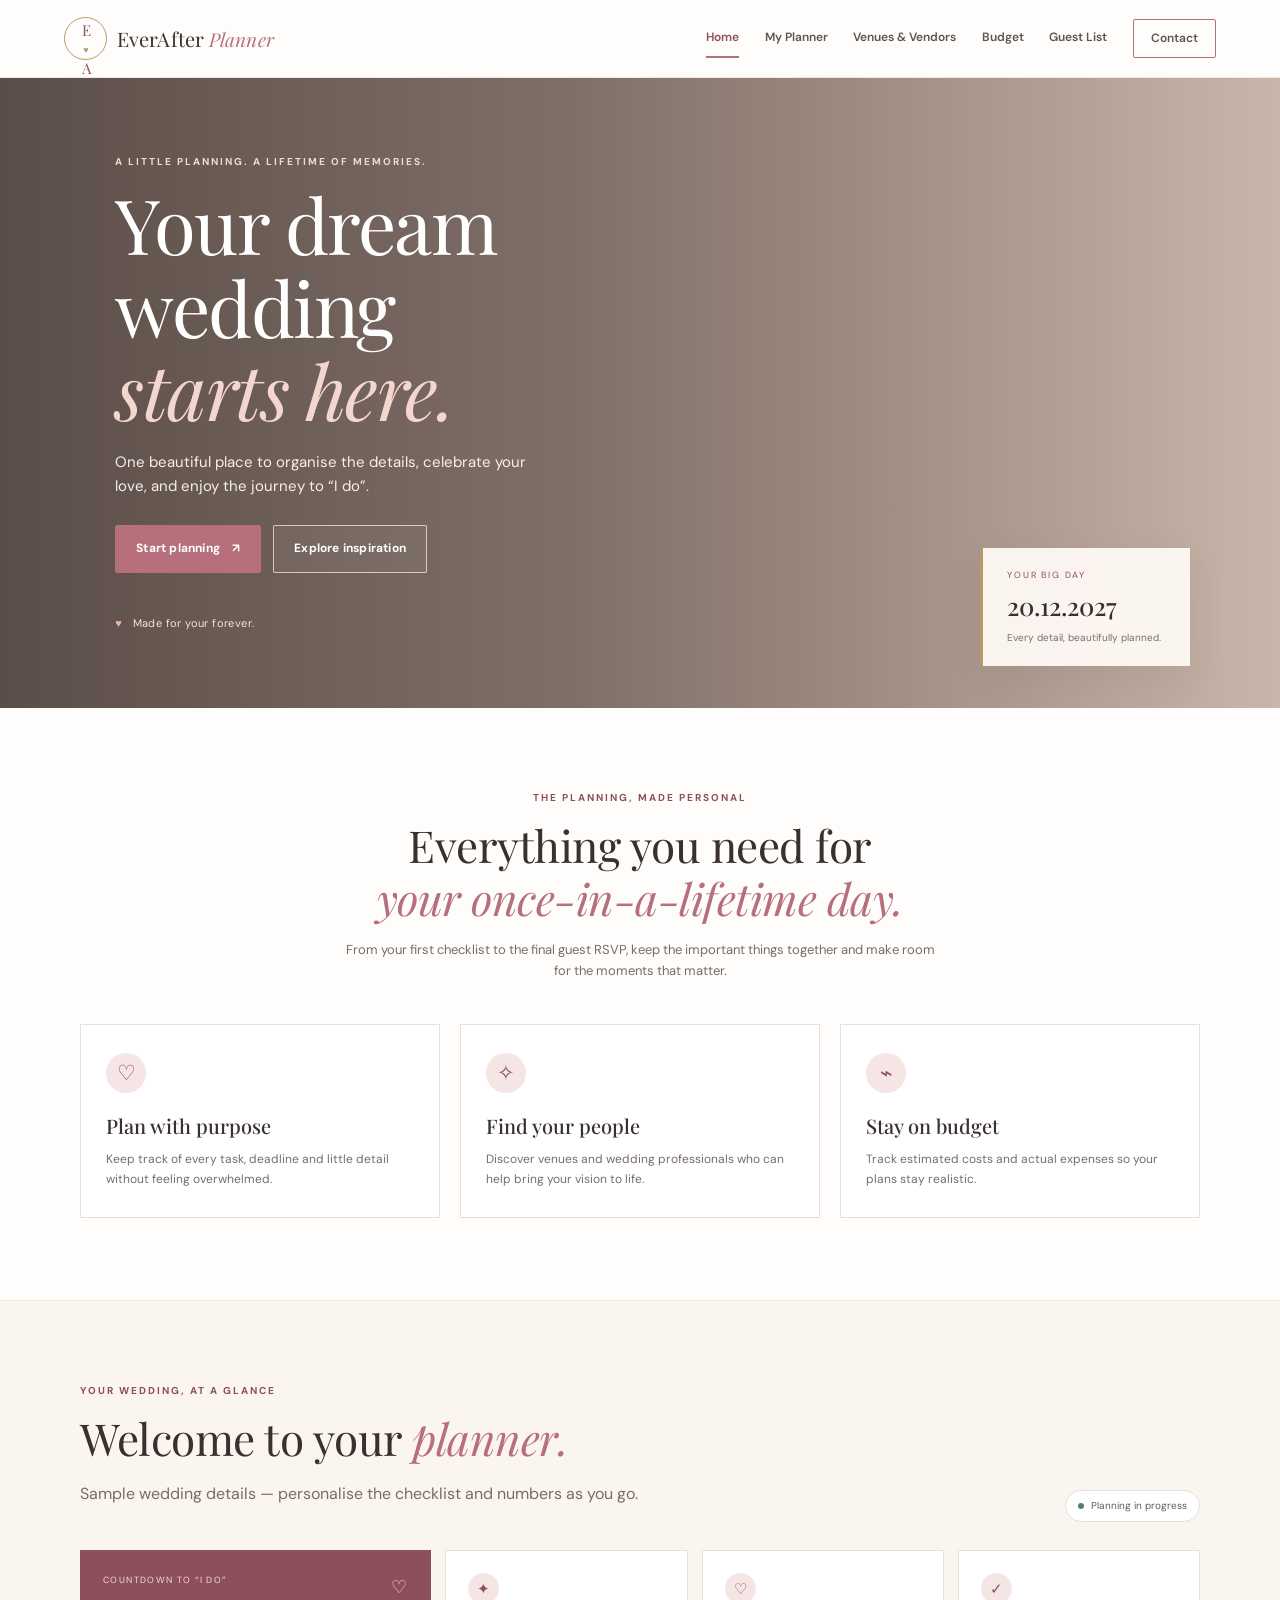
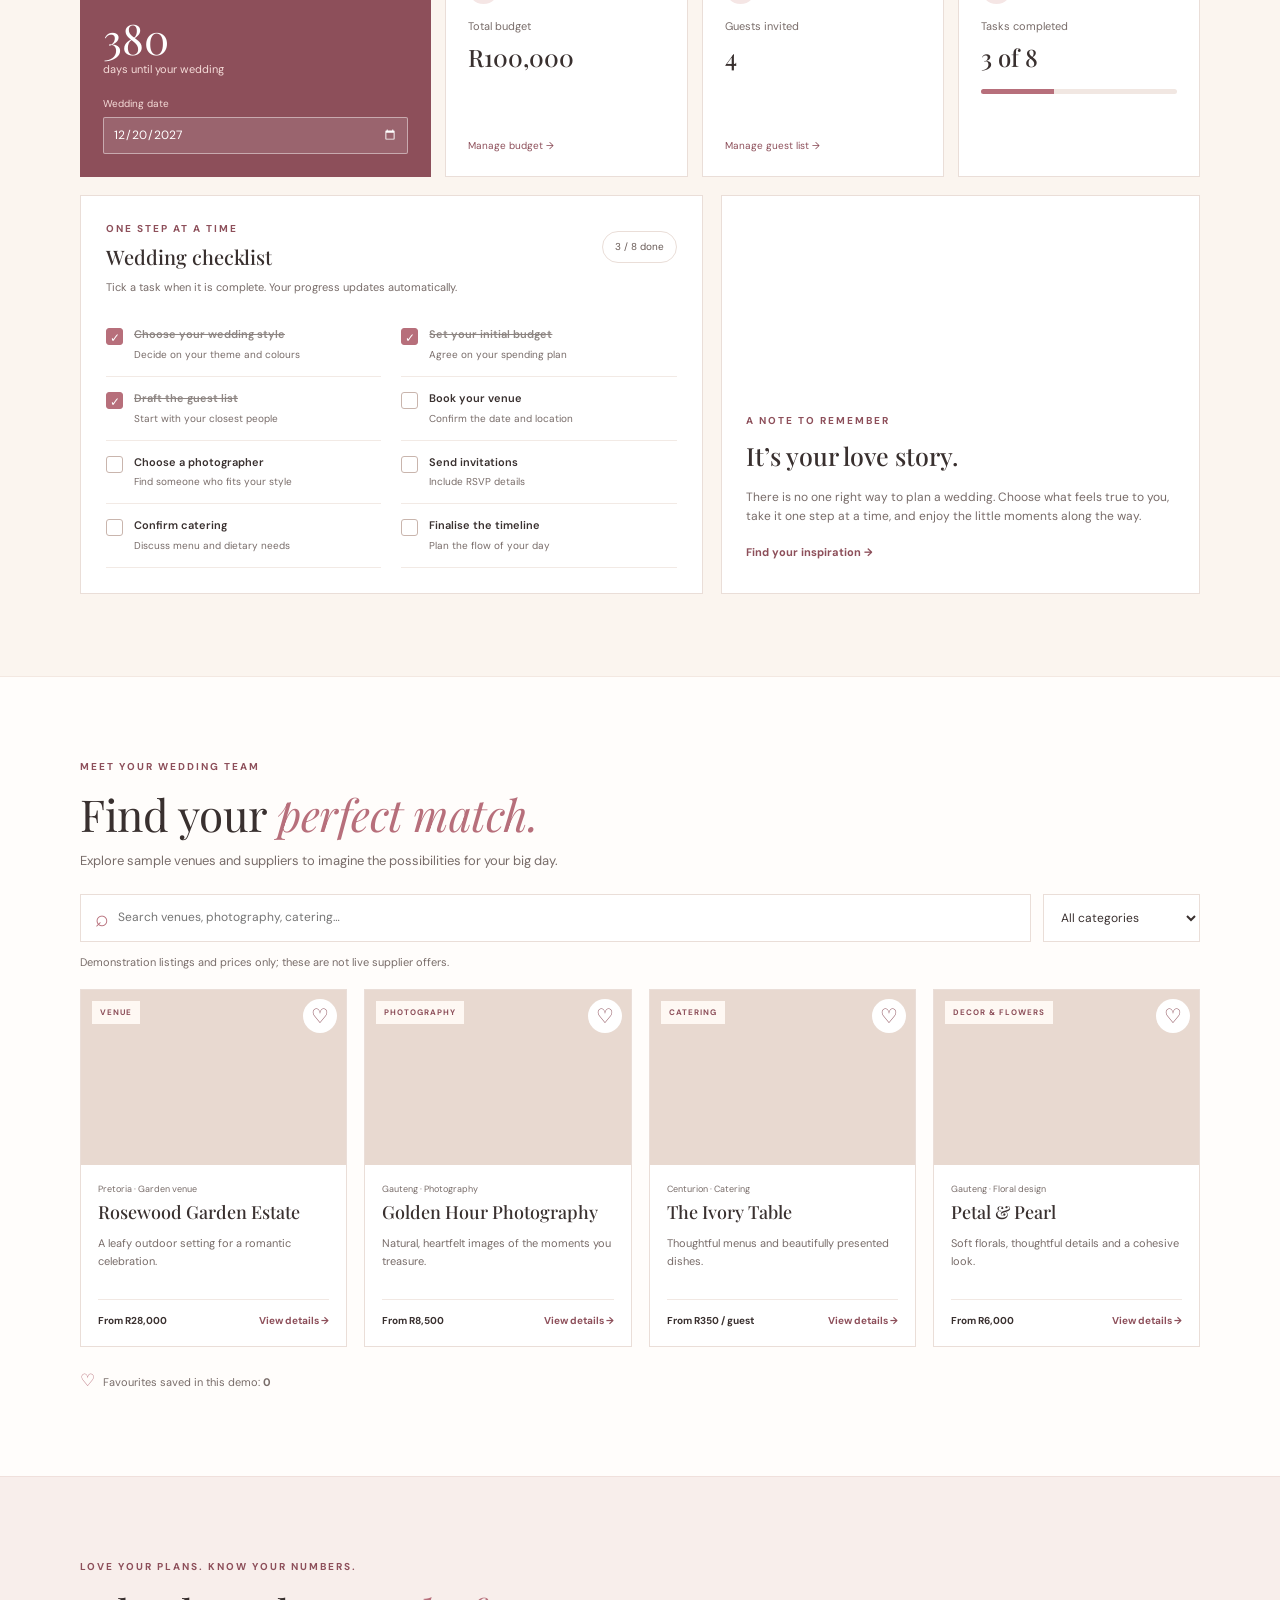
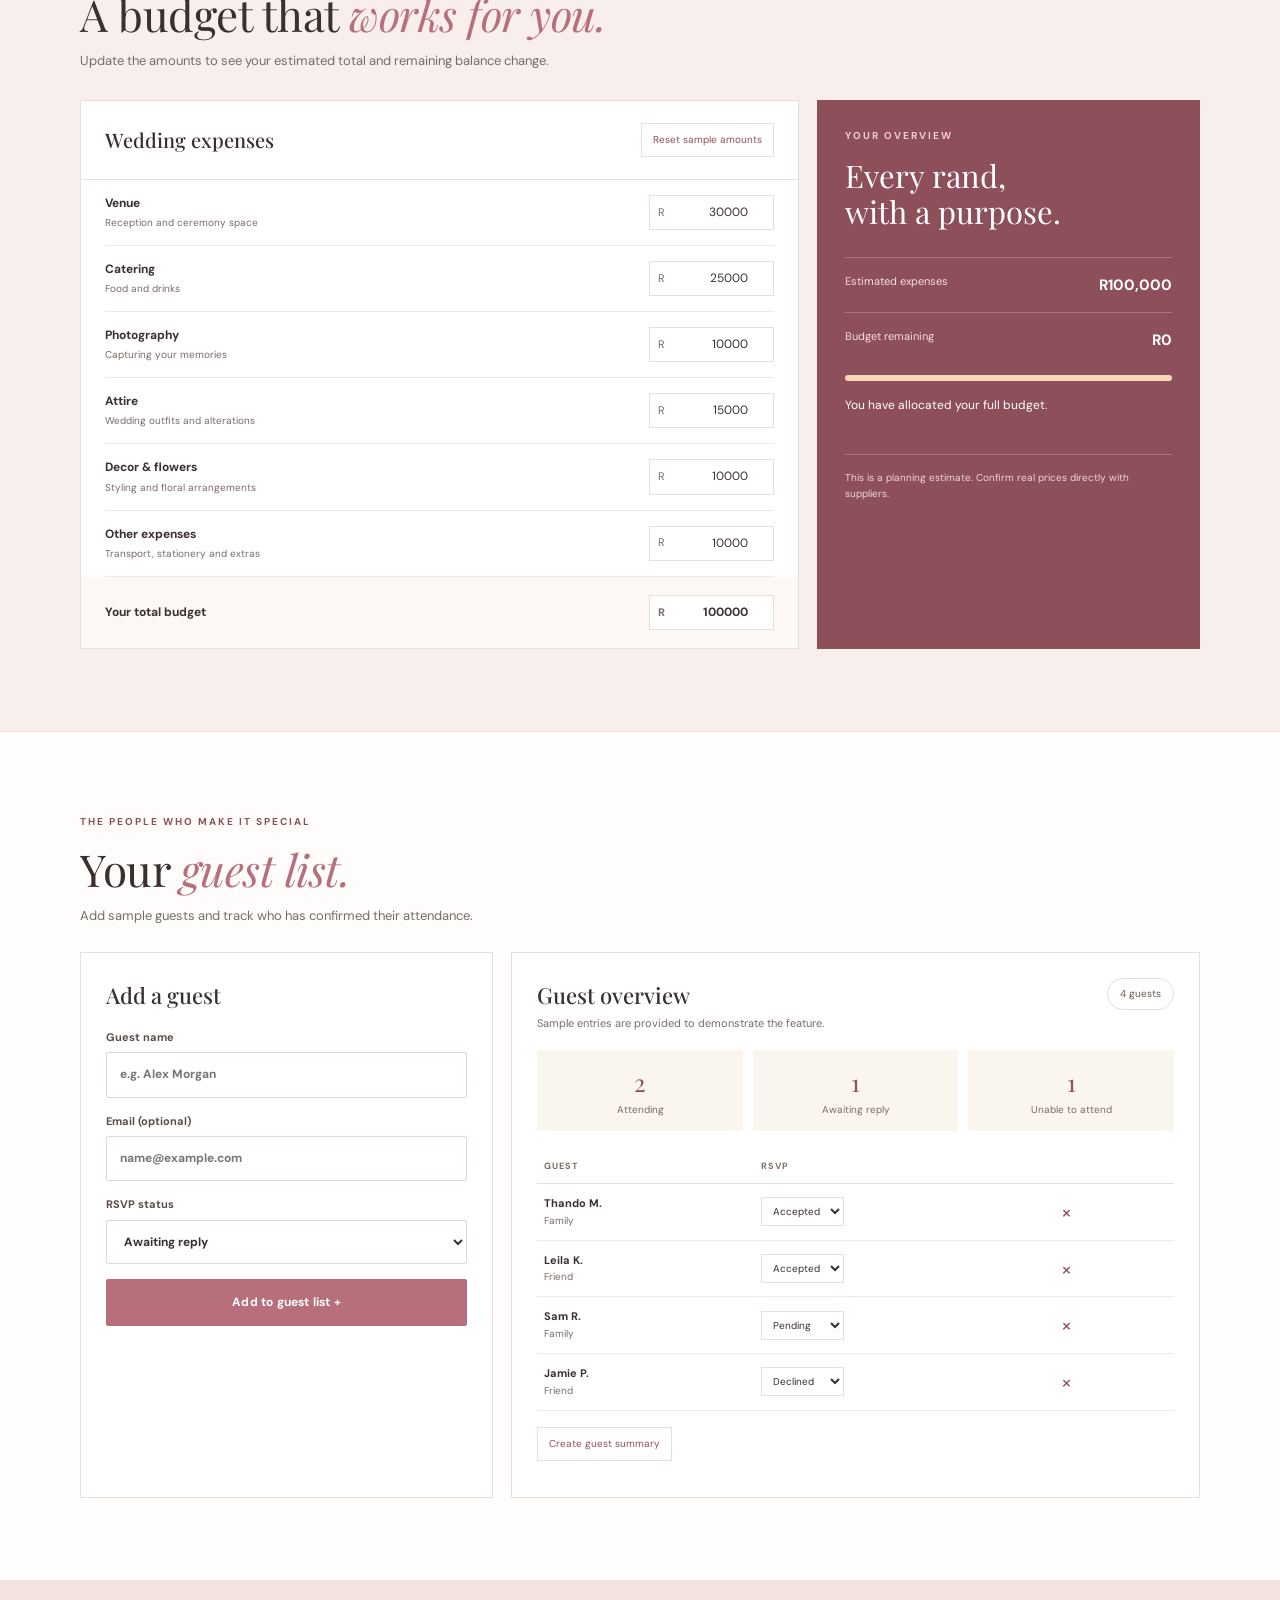
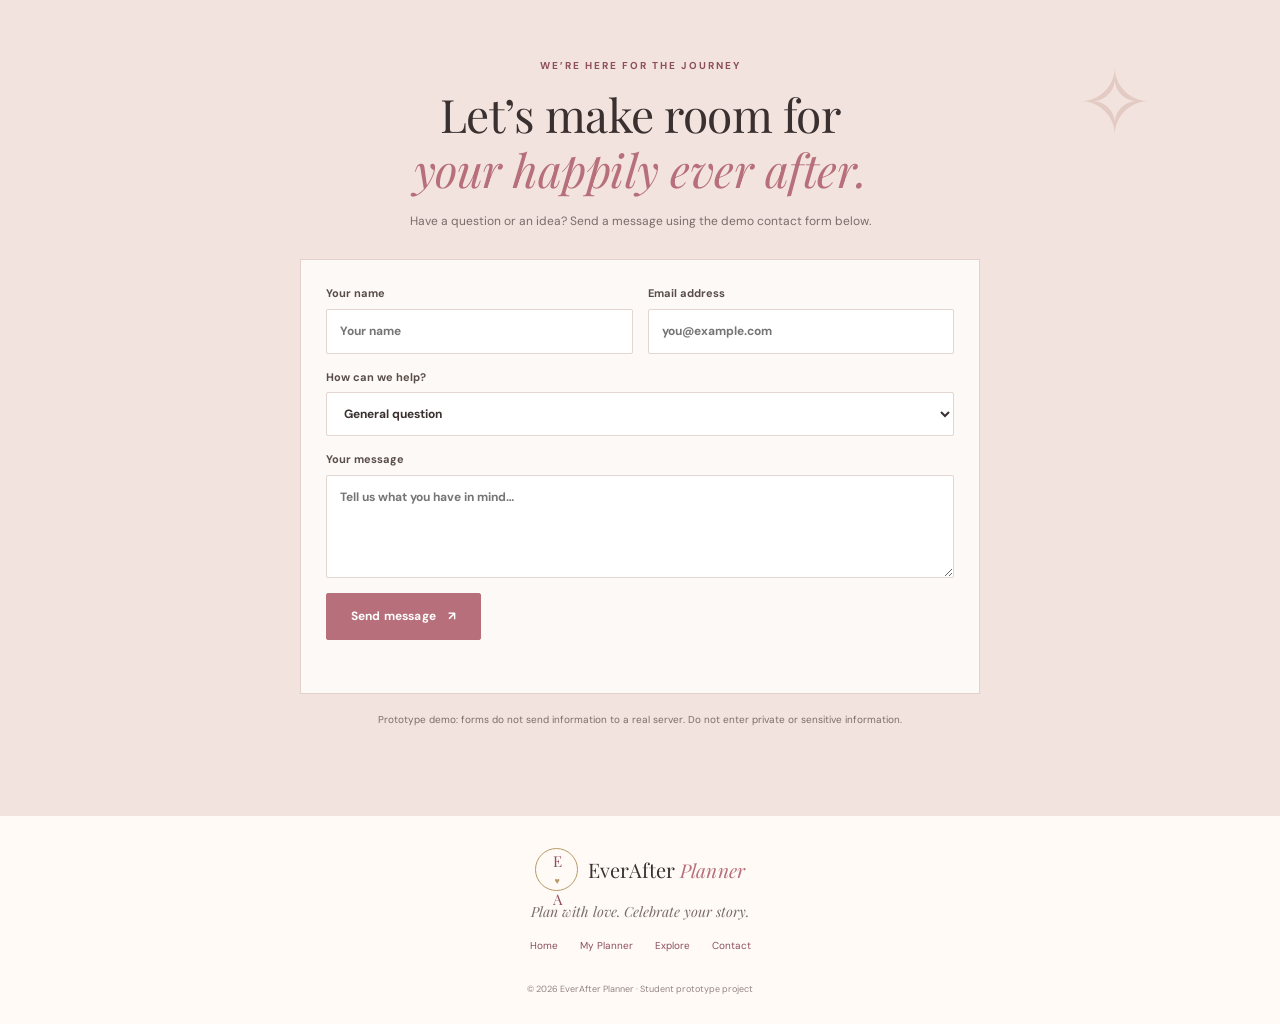
==== index.html @ 83badc19 "Add files via upload" ====
<!DOCTYPE html>
<html lang="en">
<head>
  <meta charset="UTF-8">
  <meta name="viewport" content="width=device-width, initial-scale=1.0">
  <meta name="description" content="EverAfter Planner helps couples organise their wedding budget, guests, tasks, venues and suppliers.">
  <title>EverAfter Planner | Your Dream Wedding Starts Here</title>
  <link rel="stylesheet" href="style.css">
</head>
<body>
  <a class="skip-link" href="#main">Skip to main content</a>
  <header class="site-header">
    <a class="brand" href="#home" aria-label="EverAfter Planner home">
      <span class="brand-mark" aria-hidden="true">E<span>♥</span>A</span>
      <span class="brand-name">EverAfter <em>Planner</em></span>
    </a>
    <button class="menu-toggle" id="menuToggle" aria-expanded="false" aria-controls="primaryNav">☰ <span class="sr-only">Open navigation</span></button>
    <nav id="primaryNav" class="primary-nav" aria-label="Main navigation">
      <a href="#home" class="nav-link active">Home</a>
      <a href="#dashboard" class="nav-link">My Planner</a>
      <a href="#venues" class="nav-link">Venues & Vendors</a>
      <a href="#budget" class="nav-link">Budget</a>
      <a href="#guests" class="nav-link">Guest List</a>
      <a href="#contact" class="nav-link nav-cta">Contact</a>
    </nav>
  </header>

  <main id="main">
    <section class="hero" id="home">
      <div class="hero-shade"></div>
      <div class="hero-content">
        <p class="eyebrow">A little planning. A lifetime of memories.</p>
        <h1>Your dream wedding<br><span>starts here.</span></h1>
        <p class="hero-copy">One beautiful place to organise the details, celebrate your love, and enjoy the journey to “I do”.</p>
        <div class="hero-actions">
          <a class="button button-primary" href="#dashboard">Start planning <span aria-hidden="true">↗</span></a>
          <a class="button button-ghost" href="#venues">Explore inspiration</a>
        </div>
        <div class="hero-note"><span class="note-heart">♥</span> Made for your forever.</div>
      </div>
      <div class="hero-card">
        <span class="mini-label">YOUR BIG DAY</span>
        <strong>20.12.2027</strong>
        <span>Every detail, beautifully planned.</span>
      </div>
    </section>

    <section class="intro section-wrap">
      <p class="eyebrow">The planning, made personal</p>
      <h2>Everything you need for<br><em>your once-in-a-lifetime day.</em></h2>
      <p class="section-lead">From your first checklist to the final guest RSVP, keep the important things together and make room for the moments that matter.</p>
      <div class="feature-grid">
        <article class="feature-card"><span class="feature-icon" aria-hidden="true">♡</span><h3>Plan with purpose</h3><p>Keep track of every task, deadline and little detail without feeling overwhelmed.</p></article>
        <article class="feature-card"><span class="feature-icon" aria-hidden="true">✧</span><h3>Find your people</h3><p>Discover venues and wedding professionals who can help bring your vision to life.</p></article>
        <article class="feature-card"><span class="feature-icon" aria-hidden="true">⌁</span><h3>Stay on budget</h3><p>Track estimated costs and actual expenses so your plans stay realistic.</p></article>
      </div>
    </section>

    <section class="planner-section" id="dashboard">
      <div class="section-wrap">
        <div class="section-heading">
          <div><p class="eyebrow">Your wedding, at a glance</p><h2>Welcome to your <em>planner.</em></h2><p class="muted">Sample wedding details — personalise the checklist and numbers as you go.</p></div>
          <span class="pill"><span class="status-dot"></span> Planning in progress</span>
        </div>
        <div class="dashboard-grid">
          <article class="dashboard-card date-card">
            <div class="card-topline"><span>COUNTDOWN TO “I DO”</span><span aria-hidden="true">♡</span></div>
            <p class="countdown-number" id="countdown">—</p><p class="countdown-caption">days until your wedding</p>
            <label class="field-label" for="weddingDate">Wedding date</label>
            <input type="date" id="weddingDate" value="2027-12-20">
          </article>
          <article class="dashboard-card stat-card"><span class="stat-icon" aria-hidden="true">✦</span><p class="stat-label">Total budget</p><strong id="dashboardBudget">R100,000</strong><a href="#budget">Manage budget →</a></article>
          <article class="dashboard-card stat-card"><span class="stat-icon" aria-hidden="true">♡</span><p class="stat-label">Guests invited</p><strong id="dashboardGuests">4</strong><a href="#guests">Manage guest list →</a></article>
          <article class="dashboard-card stat-card"><span class="stat-icon" aria-hidden="true">✓</span><p class="stat-label">Tasks completed</p><strong id="taskProgress">3 of 8</strong><div class="progress-track"><span id="taskProgressBar" style="width:37.5%"></span></div></article>
        </div>
        <div class="dashboard-lower">
          <article class="panel checklist-panel">
            <div class="panel-heading"><div><p class="eyebrow">One step at a time</p><h3>Wedding checklist</h3></div><span class="pill" id="checklistCount">3 / 8 done</span></div>
            <p class="muted small">Tick a task when it is complete. Your progress updates automatically.</p>
            <div class="checklist" id="checklist">
              <label class="check-item"><input type="checkbox" checked><span class="custom-check"></span><span><strong>Choose your wedding style</strong><small>Decide on your theme and colours</small></span></label>
              <label class="check-item"><input type="checkbox" checked><span class="custom-check"></span><span><strong>Set your initial budget</strong><small>Agree on your spending plan</small></span></label>
              <label class="check-item"><input type="checkbox" checked><span class="custom-check"></span><span><strong>Draft the guest list</strong><small>Start with your closest people</small></span></label>
              <label class="check-item"><input type="checkbox"><span class="custom-check"></span><span><strong>Book your venue</strong><small>Confirm the date and location</small></span></label>
              <label class="check-item"><input type="checkbox"><span class="custom-check"></span><span><strong>Choose a photographer</strong><small>Find someone who fits your style</small></span></label>
              <label class="check-item"><input type="checkbox"><span class="custom-check"></span><span><strong>Send invitations</strong><small>Include RSVP details</small></span></label>
              <label class="check-item"><input type="checkbox"><span class="custom-check"></span><span><strong>Confirm catering</strong><small>Discuss menu and dietary needs</small></span></label>
              <label class="check-item"><input type="checkbox"><span class="custom-check"></span><span><strong>Finalise the timeline</strong><small>Plan the flow of your day</small></span></label>
            </div>
          </article>
          <article class="panel inspiration-panel">
            <div class="inspiration-image" role="img" aria-label="Romantic wedding table with flowers and soft candlelight"></div>
            <div class="inspiration-content"><p class="eyebrow">A note to remember</p><h3>It’s your love story.</h3><p>There is no one right way to plan a wedding. Choose what feels true to you, take it one step at a time, and enjoy the little moments along the way.</p><a href="#venues" class="text-link">Find your inspiration <span aria-hidden="true">→</span></a></div>
          </article>
        </div>
      </div>
    </section>

    <section class="section-wrap vendors-section" id="venues">
      <div class="section-heading">
        <div><p class="eyebrow">Meet your wedding team</p><h2>Find your <em>perfect match.</em></h2><p class="section-lead left">Explore sample venues and suppliers to imagine the possibilities for your big day.</p></div>
      </div>
      <div class="vendor-controls">
        <label class="search-box"><span aria-hidden="true">⌕</span><span class="sr-only">Search venues and vendors</span><input id="vendorSearch" type="search" placeholder="Search venues, photography, catering…"></label>
        <label class="select-wrap"><span class="sr-only">Filter by category</span><select id="vendorCategory"><option value="all">All categories</option><option value="venue">Venues</option><option value="photo">Photography</option><option value="catering">Catering</option><option value="decor">Decor & flowers</option></select></label>
      </div>
      <p class="muted small">Demonstration listings and prices only; these are not live supplier offers.</p>
      <div class="vendor-grid" id="vendorGrid">
        <article class="vendor-card" data-category="venue" data-search="rosewood garden estate venue outdoor garden">
          <div class="vendor-photo photo-one"><span class="vendor-tag">VENUE</span><button class="favorite-btn" type="button" aria-label="Add Rosewood Garden Estate to favourites" aria-pressed="false">♡</button></div>
          <div class="vendor-info"><p class="vendor-location">Pretoria · Garden venue</p><h3>Rosewood Garden Estate</h3><p class="vendor-desc">A leafy outdoor setting for a romantic celebration.</p><div class="vendor-bottom"><strong>From R28,000</strong><button type="button" class="text-link details-btn" data-name="Rosewood Garden Estate" data-detail="A garden venue with outdoor ceremony space, reception facilities and photo-friendly surroundings. Sample starting price: R28,000.">View details →</button></div></div>
        </article>
        <article class="vendor-card" data-category="photo" data-search="golden hour photography photographer portraits">
          <div class="vendor-photo photo-two"><span class="vendor-tag">PHOTOGRAPHY</span><button class="favorite-btn" type="button" aria-label="Add Golden Hour Photography to favourites" aria-pressed="false">♡</button></div>
          <div class="vendor-info"><p class="vendor-location">Gauteng · Photography</p><h3>Golden Hour Photography</h3><p class="vendor-desc">Natural, heartfelt images of the moments you treasure.</p><div class="vendor-bottom"><strong>From R8,500</strong><button type="button" class="text-link details-btn" data-name="Golden Hour Photography" data-detail="Wedding photography coverage with portraits, ceremony moments and a digital photo gallery. Sample starting price: R8,500.">View details →</button></div></div>
        </article>
        <article class="vendor-card" data-category="catering" data-search="the ivory table catering food menu">
          <div class="vendor-photo photo-three"><span class="vendor-tag">CATERING</span><button class="favorite-btn" type="button" aria-label="Add The Ivory Table to favourites" aria-pressed="false">♡</button></div>
          <div class="vendor-info"><p class="vendor-location">Centurion · Catering</p><h3>The Ivory Table</h3><p class="vendor-desc">Thoughtful menus and beautifully presented dishes.</p><div class="vendor-bottom"><strong>From R350 / guest</strong><button type="button" class="text-link details-btn" data-name="The Ivory Table" data-detail="A sample catering service with menu planning, reception meals and options for dietary requirements. Sample price: R350 per guest.">View details →</button></div></div>
        </article>
        <article class="vendor-card" data-category="decor" data-search="petal and pearl decor flowers floral styling">
          <div class="vendor-photo photo-four"><span class="vendor-tag">DECOR & FLOWERS</span><button class="favorite-btn" type="button" aria-label="Add Petal & Pearl to favourites" aria-pressed="false">♡</button></div>
          <div class="vendor-info"><p class="vendor-location">Gauteng · Floral design</p><h3>Petal & Pearl</h3><p class="vendor-desc">Soft florals, thoughtful details and a cohesive look.</p><div class="vendor-bottom"><strong>From R6,000</strong><button type="button" class="text-link details-btn" data-name="Petal & Pearl" data-detail="Sample floral and decor styling, including table arrangements and ceremony details. Sample starting price: R6,000.">View details →</button></div></div>
        </article>
      </div>
      <p id="noVendors" class="empty-state" hidden>No matches found. Try another search or category.</p>
      <div class="favorites-note"><span aria-hidden="true">♡</span> Favourites saved in this demo: <strong id="favoriteCount">0</strong></div>
    </section>

    <section class="budget-section" id="budget">
      <div class="section-wrap">
        <div class="section-heading"><div><p class="eyebrow">Love your plans. Know your numbers.</p><h2>A budget that <em>works for you.</em></h2><p class="section-lead left">Update the amounts to see your estimated total and remaining balance change.</p></div></div>
        <div class="budget-layout">
          <div class="panel budget-table-panel">
            <div class="budget-table-heading"><h3>Wedding expenses</h3><button type="button" id="resetBudget" class="subtle-button">Reset sample amounts</button></div>
            <div class="expense-list" id="expenseList">
              <label class="expense-row"><span><strong>Venue</strong><small>Reception and ceremony space</small></span><span class="money-input"><span>R</span><input type="number" min="0" step="100" value="30000" aria-label="Venue cost"></span></label>
              <label class="expense-row"><span><strong>Catering</strong><small>Food and drinks</small></span><span class="money-input"><span>R</span><input type="number" min="0" step="100" value="25000" aria-label="Catering cost"></span></label>
              <label class="expense-row"><span><strong>Photography</strong><small>Capturing your memories</small></span><span class="money-input"><span>R</span><input type="number" min="0" step="100" value="10000" aria-label="Photography cost"></span></label>
              <label class="expense-row"><span><strong>Attire</strong><small>Wedding outfits and alterations</small></span><span class="money-input"><span>R</span><input type="number" min="0" step="100" value="15000" aria-label="Attire cost"></span></label>
              <label class="expense-row"><span><strong>Decor & flowers</strong><small>Styling and floral arrangements</small></span><span class="money-input"><span>R</span><input type="number" min="0" step="100" value="10000" aria-label="Decor and flowers cost"></span></label>
              <label class="expense-row"><span><strong>Other expenses</strong><small>Transport, stationery and extras</small></span><span class="money-input"><span>R</span><input type="number" min="0" step="100" value="10000" aria-label="Other expenses cost"></span></label>
            </div>
            <label class="budget-limit">Your total budget <span class="money-input"><span>R</span><input type="number" id="budgetLimit" min="0" step="500" value="100000" aria-label="Total wedding budget"></span></label>
          </div>
          <aside class="budget-summary">
            <p class="eyebrow">Your overview</p><h3>Every rand,<br>with a purpose.</h3>
            <div class="summary-line"><span>Estimated expenses</span><strong id="expenseTotal">R100,000</strong></div>
            <div class="summary-line"><span>Budget remaining</span><strong id="remainingTotal">R0</strong></div>
            <div class="budget-progress"><span id="budgetProgressBar" style="width:100%"></span></div>
            <p id="budgetMessage" class="budget-message" aria-live="polite">You have allocated your full sample budget.</p>
            <p class="budget-footnote">This is a planning estimate. Confirm real prices directly with suppliers.</p>
          </aside>
        </div>
      </div>
    </section>

    <section class="section-wrap guests-section" id="guests">
      <div class="section-heading"><div><p class="eyebrow">The people who make it special</p><h2>Your <em>guest list.</em></h2><p class="section-lead left">Add sample guests and track who has confirmed their attendance.</p></div></div>
      <div class="guest-layout">
        <div class="panel guest-form-panel">
          <h3>Add a guest</h3>
          <form id="guestForm">
            <label class="form-field">Guest name<input id="guestName" name="guestName" required maxlength="80" placeholder="e.g. Alex Morgan"></label>
            <label class="form-field">Email (optional)<input id="guestEmail" name="guestEmail" type="email" placeholder="name@example.com"></label>
            <label class="form-field">RSVP status<select id="guestStatus" name="guestStatus"><option value="Pending">Awaiting reply</option><option value="Accepted">Attending</option><option value="Declined">Unable to attend</option></select></label>
            <button class="button button-primary full-button" type="submit">Add to guest list +</button>
            <p class="form-feedback" id="guestFeedback" aria-live="polite"></p>
          </form>
        </div>
        <div class="panel guest-list-panel">
          <div class="guest-list-heading"><div><h3>Guest overview</h3><p class="muted small">Sample entries are provided to demonstrate the feature.</p></div><span class="pill" id="guestCountPill">4 guests</span></div>
          <div class="guest-stats"><div><span id="attendingCount">2</span><small>Attending</small></div><div><span id="pendingCount">1</span><small>Awaiting reply</small></div><div><span id="declinedCount">1</span><small>Unable to attend</small></div></div>
          <div class="table-scroll"><table class="guest-table"><thead><tr><th scope="col">Guest</th><th scope="col">RSVP</th><th scope="col"><span class="sr-only">Actions</span></th></tr></thead><tbody id="guestTableBody">
            <tr><td><strong>Thando M.</strong><small>Family</small></td><td><select aria-label="Thando RSVP status" class="rsvp-select"><option>Pending</option><option selected>Accepted</option><option>Declined</option></select></td><td><button type="button" class="remove-guest" aria-label="Remove Thando M.">×</button></td></tr>
            <tr><td><strong>Leila K.</strong><small>Friend</small></td><td><select aria-label="Leila RSVP status" class="rsvp-select"><option>Pending</option><option selected>Accepted</option><option>Declined</option></select></td><td><button type="button" class="remove-guest" aria-label="Remove Leila K.">×</button></td></tr>
            <tr><td><strong>Sam R.</strong><small>Family</small></td><td><select aria-label="Sam RSVP status" class="rsvp-select"><option selected>Pending</option><option>Accepted</option><option>Declined</option></select></td><td><button type="button" class="remove-guest" aria-label="Remove Sam R.">×</button></td></tr>
            <tr><td><strong>Jamie P.</strong><small>Friend</small></td><td><select aria-label="Jamie RSVP status" class="rsvp-select"><option>Pending</option><option>Accepted</option><option selected>Declined</option></select></td><td><button type="button" class="remove-guest" aria-label="Remove Jamie P.">×</button></td></tr>
          </tbody></table></div>
          <button type="button" id="shareGuestSummary" class="subtle-button">Create guest summary</button><p id="guestSummary" class="summary-output" aria-live="polite"></p>
        </div>
      </div>
    </section>

    <section class="contact-section" id="contact">
      <div class="contact-decoration" aria-hidden="true">✧</div>
      <div class="contact-inner"><p class="eyebrow">We’re here for the journey</p><h2>Let’s make room for<br><em>your happily ever after.</em></h2><p>Have a question or an idea? Send a message using the demo contact form below.</p>
        <form class="contact-form" id="contactForm">
          <div class="form-two-col"><label class="form-field">Your name<input required name="name" maxlength="80" placeholder="Your name"></label><label class="form-field">Email address<input required type="email" name="email" placeholder="you@example.com"></label></div>
          <label class="form-field">How can we help?<select name="topic"><option>General question</option><option>Venue and vendor support</option><option>Budget planning</option><option>Accessibility feedback</option><option>Share a suggestion</option></select></label>
          <label class="form-field">Your message<textarea required name="message" rows="4" maxlength="1000" placeholder="Tell us what you have in mind…"></textarea></label>
          <button class="button button-primary" type="submit">Send message <span aria-hidden="true">↗</span></button><p id="contactFeedback" class="form-feedback" aria-live="polite"></p>
        </form>
        <p class="demo-disclaimer">Prototype demo: forms do not send information to a real server. Do not enter private or sensitive information.</p>
      </div>
    </section>
  </main>

  <footer class="site-footer">
    <a class="brand footer-brand" href="#home"><span class="brand-mark" aria-hidden="true">E<span>♥</span>A</span><span class="brand-name">EverAfter <em>Planner</em></span></a>
    <p>Plan with love. Celebrate your story.</p>
    <div class="footer-links"><a href="#home">Home</a><a href="#dashboard">My Planner</a><a href="#venues">Explore</a><a href="#contact">Contact</a></div>
    <small>© 2026 EverAfter Planner · Student prototype project</small>
  </footer>

  <dialog id="vendorDialog" class="vendor-dialog" aria-labelledby="dialogTitle">
    <button type="button" class="dialog-close" id="dialogClose" aria-label="Close details">×</button>
    <p class="eyebrow">A little more detail</p><h2 id="dialogTitle">Supplier details</h2><p id="dialogText"></p>
    <button type="button" class="button button-primary" id="dialogOk">Lovely, thanks</button>
  </dialog>
  <script src="script.js"></script>
</body>
</html>
---- style.css ----
@import url('https://fonts.googleapis.com/css2?family=DM+Sans:wght@400;500;600;700&family=Playfair+Display:ital,wght@0,400;0,500;0,600;1,400;1,500&display=swap');
:root{--ink:#39302f;--muted:#786c69;--rose:#b76f7b;--rose-dark:#8d4f5a;--rose-light:#f5e6e5;--cream:#fffaf6;--ivory:#fbf5ef;--gold:#b69a68;--line:#eaded8;--white:#fff;--green:#5b7d68;--shadow:0 12px 35px rgba(77,48,44,.08)}
*{box-sizing:border-box}html{scroll-behavior:smooth;scroll-padding-top:88px}body{margin:0;color:var(--ink);font-family:'DM Sans',Arial,sans-serif;background:#fffdfb;line-height:1.6}button,input,select,textarea{font:inherit}button,a,input,select,textarea{outline-offset:3px}a{color:inherit;text-decoration:none}button{cursor:pointer}img{max-width:100%}.sr-only{position:absolute;width:1px;height:1px;padding:0;margin:-1px;overflow:hidden;clip:rect(0,0,0,0);white-space:nowrap;border:0}.skip-link{position:absolute;left:12px;top:-50px;background:#fff;padding:10px 14px;z-index:100;border:2px solid var(--rose)}.skip-link:focus{top:10px}
.site-header{height:auto;min-height:78px;padding:13px clamp(20px,5vw,76px);display:flex;align-items:center;justify-content:space-between;gap:20px;background:rgba(255,253,251,.97);border-bottom:1px solid #f1e7e2;position:sticky;top:0;z-index:20}.brand{display:flex;align-items:center;gap:10px;flex-shrink:0}.brand-mark{width:43px;height:43px;border:1px solid var(--gold);border-radius:50%;display:grid;place-items:center;font-family:'Playfair Display',serif;font-size:15px;color:var(--rose-dark);letter-spacing:-1px}.brand-mark span{font-size:9px;color:var(--gold);padding:0 1px}.brand-name{font-family:'Playfair Display',serif;font-size:20px;letter-spacing:.1px}.brand-name em{font-weight:400;color:var(--rose);font-size:19px}.primary-nav{display:flex;align-items:center;gap:clamp(12px,2vw,28px)}.nav-link{font-size:12px;font-weight:600;color:#5f5350;white-space:nowrap;padding:9px 0;border-bottom:2px solid transparent}.nav-link:hover,.nav-link.active{color:var(--rose-dark);border-bottom-color:var(--rose)}.nav-cta{border:1px solid var(--rose);padding:9px 17px;border-radius:2px}.nav-cta:hover{background:var(--rose-light)}.menu-toggle{display:none;border:1px solid var(--line);background:white;border-radius:4px;padding:8px 12px;color:var(--ink)}
.hero{min-height:570px;position:relative;display:flex;align-items:center;overflow:hidden;background:#d7c2b5 url('https://images.unsplash.com/photo-1519741497674-611481863552?auto=format&fit=crop&w=2000&q=85') center 52%/cover no-repeat}.hero-shade{position:absolute;inset:0;background:linear-gradient(90deg,rgba(38,27,25,.70) 0%,rgba(48,35,32,.52) 45%,rgba(45,31,29,.08) 100%)}.hero-content{position:relative;color:#fff;padding:76px clamp(25px,9vw,140px);max-width:790px}.eyebrow{text-transform:uppercase;letter-spacing:2px;font-size:10px;font-weight:700;color:var(--rose-dark);margin:0 0 13px}.hero .eyebrow{color:#f4d9ce}.hero h1{font-family:'Playfair Display',Georgia,serif;font-size:clamp(43px,6vw,76px);line-height:1.09;font-weight:400;margin:0 0 19px;letter-spacing:-1.5px}.hero h1 span{font-style:italic;color:#f4d6ce}.hero-copy{font-size:15px;max-width:430px;color:#f8efeb;margin-bottom:27px}.hero-actions{display:flex;gap:12px;flex-wrap:wrap}.button{display:inline-flex;align-items:center;justify-content:center;gap:12px;padding:13px 20px;border:1px solid transparent;border-radius:2px;font-size:12px;font-weight:700;letter-spacing:.2px;transition:background .2s,transform .2s}.button:hover{transform:translateY(-1px)}.button-primary{background:var(--rose);color:#fff;border-color:var(--rose)}.button-primary:hover{background:var(--rose-dark)}.button-ghost{border-color:rgba(255,255,255,.65);color:#fff;background:rgba(255,255,255,.05)}.button-ghost:hover{background:rgba(255,255,255,.16)}.hero-note{margin-top:42px;color:#f4e4dc;font-size:11px;letter-spacing:.4px}.note-heart{color:#e6b3b3;margin-right:7px}.hero-card{position:absolute;right:clamp(25px,7vw,100px);bottom:42px;background:rgba(255,250,246,.94);padding:20px 24px;min-width:210px;border-left:3px solid var(--gold);box-shadow:var(--shadow);display:flex;flex-direction:column}.mini-label{font-size:9px;letter-spacing:1.8px;color:var(--rose-dark)}.hero-card strong{font-family:'Playfair Display',serif;font-size:25px;font-weight:500;margin:4px 0}.hero-card span:last-child{font-size:10px;color:var(--muted)}
.section-wrap{width:min(1120px,calc(100% - 44px));margin:0 auto;padding:82px 0}.intro{text-align:center;max-width:1120px}.intro h2,.section-heading h2,.contact-inner h2{font-family:'Playfair Display',Georgia,serif;font-weight:400;font-size:clamp(30px,4vw,44px);line-height:1.2;margin:0 0 15px;letter-spacing:-.5px}.intro h2 em,.section-heading h2 em,.contact-inner h2 em{font-weight:400;color:var(--rose);font-style:italic}.section-lead{max-width:600px;margin:0 auto;color:var(--muted);font-size:13px}.section-lead.left{margin:0;max-width:580px}.feature-grid{display:grid;grid-template-columns:repeat(3,1fr);gap:20px;margin-top:43px;text-align:left}.feature-card{padding:28px 25px;border:1px solid var(--line);background:#fff;min-height:190px}.feature-icon{display:grid;place-items:center;width:40px;height:40px;border-radius:50%;background:var(--rose-light);color:var(--rose-dark);font-size:21px;margin-bottom:17px}.feature-card h3,.panel h3,.vendor-info h3{font-family:'Playfair Display',serif;font-weight:500;font-size:20px;margin:0 0 8px}.feature-card p{font-size:12px;color:var(--muted);margin:0}
.planner-section{background:var(--ivory);border-top:1px solid #f3e8e1;border-bottom:1px solid #f3e8e1}.section-heading{display:flex;justify-content:space-between;align-items:flex-end;gap:20px;margin-bottom:28px}.section-heading h2{margin-bottom:10px}.muted{color:var(--muted)}.small{font-size:11px}.pill{display:inline-flex;align-items:center;gap:7px;background:#fff;border:1px solid var(--line);border-radius:100px;padding:7px 12px;font-size:10px;color:#685a56;white-space:nowrap}.status-dot{width:6px;height:6px;border-radius:50%;background:var(--green)}.dashboard-grid{display:grid;grid-template-columns:1.45fr 1fr 1fr 1fr;gap:14px}.dashboard-card{background:#fff;border:1px solid var(--line);padding:22px;min-width:0}.date-card{background:var(--rose-dark);color:white;border-color:var(--rose-dark)}.card-topline{display:flex;justify-content:space-between;letter-spacing:1.4px;font-size:9px;color:#f5dcd9}.card-topline span:last-child{font-size:18px}.countdown-number{font-family:'Playfair Display',serif;font-size:42px;line-height:1;margin:15px 0 2px}.countdown-caption{font-size:11px;color:#f5dcd9;margin:0 0 17px}.field-label{display:block;font-size:10px;margin-bottom:5px;color:#f5dcd9}.date-card input{width:100%;padding:7px 9px;border:1px solid rgba(255,255,255,.45);background:rgba(255,255,255,.12);color:#fff;border-radius:2px;font-size:12px}.date-card input::-webkit-calendar-picker-indicator{filter:invert(1)}.stat-card{display:flex;flex-direction:column;align-items:flex-start}.stat-icon{width:31px;height:31px;display:grid;place-items:center;border-radius:50%;background:var(--rose-light);color:var(--rose-dark);font-size:15px}.stat-label{font-size:11px;color:var(--muted);margin:14px 0 2px}.stat-card strong{font-family:'Playfair Display',serif;font-size:24px;font-weight:500;overflow-wrap:anywhere}.stat-card a{font-size:10px;color:var(--rose-dark);margin-top:auto;padding-top:15px}.progress-track{height:5px;background:#f1e7e2;width:100%;margin-top:13px;border-radius:9px;overflow:hidden}.progress-track span{height:100%;display:block;background:var(--rose);transition:width .2s}
.dashboard-lower{display:grid;grid-template-columns:1.3fr 1fr;gap:18px;margin-top:18px}.panel{background:#fff;border:1px solid var(--line);padding:25px}.panel-heading{display:flex;align-items:center;justify-content:space-between;gap:12px}.panel-heading .eyebrow{margin-bottom:4px}.panel-heading h3{margin-bottom:0}.checklist-panel>.muted{margin:6px 0 17px}.checklist{display:grid;grid-template-columns:1fr 1fr;gap:0 20px}.check-item{display:flex;align-items:flex-start;gap:11px;padding:13px 0;border-bottom:1px solid #f2eae5;cursor:pointer;min-width:0}.check-item input{position:absolute;opacity:0;width:1px;height:1px}.custom-check{width:17px;height:17px;flex:0 0 17px;border:1px solid #c9b5ad;border-radius:3px;margin-top:2px;display:grid;place-items:center;color:white;font-size:12px}.check-item input:checked+.custom-check{background:var(--rose);border-color:var(--rose)}.check-item input:checked+.custom-check:after{content:'✓'}.check-item input:focus-visible+.custom-check{outline:2px solid var(--rose-dark);outline-offset:3px}.check-item strong{display:block;font-size:11px;font-weight:600}.check-item small{display:block;font-size:10px;color:var(--muted);margin-top:3px}.check-item input:checked~span:last-child strong{text-decoration:line-through;color:#8d8582}.inspiration-panel{padding:0;overflow:hidden}.inspiration-image{height:195px;background:url('https://images.unsplash.com/photo-1519225421980-715cb0215aed?auto=format&fit=crop&w=1000&q=80') center/cover}.inspiration-content{padding:22px 24px 25px}.inspiration-content .eyebrow{margin-bottom:7px}.inspiration-content h3{font-size:25px}.inspiration-content p:not(.eyebrow){font-size:12px;color:var(--muted)}.text-link{font-size:11px;font-weight:700;color:var(--rose-dark);border:0;background:none;padding:0}.text-link:hover{text-decoration:underline}
.vendors-section .section-heading{margin-bottom:23px}.vendor-controls{display:flex;gap:12px;margin:20px 0 12px}.search-box{display:flex;align-items:center;gap:9px;flex:1;border:1px solid var(--line);background:white;padding:0 14px;min-width:0}.search-box>span:first-child{font-size:23px;color:var(--rose)}.search-box input{border:0;outline:none;width:100%;min-width:0;padding:13px 0;font-size:12px;background:transparent}.select-wrap select{height:100%;min-height:45px;padding:0 32px 0 13px;border:1px solid var(--line);background:white;color:var(--ink);font-size:12px;max-width:100%}.vendor-grid{display:grid;grid-template-columns:repeat(4,minmax(0,1fr));gap:17px;margin-top:18px}.vendor-card{border:1px solid var(--line);background:white;min-width:0;transition:transform .2s,box-shadow .2s}.vendor-card:hover{transform:translateY(-3px);box-shadow:var(--shadow)}.vendor-photo{height:175px;position:relative;background-position:center;background-size:cover;background-color:#e8d9d0}.photo-one{background-image:url('https://images.unsplash.com/photo-1519167758481-83f550bb49b3?auto=format&fit=crop&w=700&q=80')}.photo-two{background-image:url('https://images.unsplash.com/photo-1537633552985-df8429e8048b?auto=format&fit=crop&w=700&q=80')}.photo-three{background-image:url('https://images.unsplash.com/photo-1555244162-803834f70033?auto=format&fit=crop&w=700&q=80')}.photo-four{background-image:url('https://images.unsplash.com/photo-1490750967868-88aa4486c946?auto=format&fit=crop&w=700&q=80')}.vendor-tag{position:absolute;top:11px;left:11px;background:rgba(255,250,246,.94);padding:5px 8px;font-size:8px;letter-spacing:1px;color:var(--rose-dark);font-weight:700}.favorite-btn{position:absolute;top:9px;right:9px;border:0;border-radius:50%;width:34px;height:34px;background:#fff;color:var(--rose-dark);font-size:20px;line-height:1}.favorite-btn[aria-pressed=true]{background:var(--rose);color:white}.vendor-info{padding:17px}.vendor-location{font-size:9px;color:var(--muted);margin:0 0 4px}.vendor-info h3{font-size:18px;line-height:1.3}.vendor-desc{font-size:11px;color:var(--muted);min-height:52px}.vendor-bottom{display:flex;align-items:center;justify-content:space-between;gap:8px;border-top:1px solid #f1e8e3;padding-top:13px;margin-top:12px;flex-wrap:wrap}.vendor-bottom strong{font-size:10px}.vendor-bottom .text-link{font-size:10px}.vendors-section>.muted{margin-top:10px}.favorites-note{font-size:11px;color:var(--muted);margin-top:20px}.favorites-note span{color:var(--rose);font-size:17px;margin-right:5px}.empty-state{padding:25px;text-align:center;background:var(--ivory);color:var(--muted);font-size:13px}
.budget-section{background:#f8eeeb;border-top:1px solid #f0e0dc;border-bottom:1px solid #f0e0dc}.budget-layout{display:grid;grid-template-columns:1.5fr .8fr;gap:18px}.budget-table-panel{padding:0}.budget-table-heading{display:flex;align-items:center;justify-content:space-between;gap:10px;padding:22px 24px;border-bottom:1px solid var(--line)}.budget-table-heading h3{font-family:'Playfair Display',serif;font-weight:500;margin:0;font-size:20px}.subtle-button{background:white;border:1px solid var(--line);padding:8px 11px;font-size:10px;color:var(--rose-dark)}.subtle-button:hover{background:var(--rose-light)}.expense-list{padding:0 24px}.expense-row{display:flex;align-items:center;justify-content:space-between;gap:15px;padding:14px 0;border-bottom:1px solid #f1e8e3}.expense-row strong{display:block;font-size:12px}.expense-row small{display:block;color:var(--muted);font-size:10px;margin-top:2px}.money-input{display:flex;align-items:center;gap:5px;border:1px solid var(--line);background:#fff;padding:6px 8px;min-width:118px}.money-input span{font-size:11px;color:var(--muted)}.money-input input{width:95px;min-width:0;border:0;outline:none;text-align:right;font-size:12px;color:var(--ink);background:transparent}.budget-limit{display:flex;align-items:center;justify-content:space-between;gap:12px;background:#fcf8f5;padding:18px 24px;font-size:12px;font-weight:700}.budget-summary{background:var(--rose-dark);color:white;padding:28px}.budget-summary .eyebrow{color:#f0cfc9}.budget-summary h3{font-family:'Playfair Display',serif;font-size:31px;line-height:1.17;font-weight:400;margin:0 0 28px}.summary-line{display:flex;justify-content:space-between;align-items:flex-start;gap:10px;border-top:1px solid rgba(255,255,255,.23);padding:15px 0;font-size:11px;color:#f5dfdb}.summary-line strong{font-size:15px;color:white;text-align:right}.budget-progress{height:6px;background:rgba(255,255,255,.22);border-radius:8px;overflow:hidden;margin-top:8px}.budget-progress span{display:block;height:100%;background:#f5d8b4;transition:width .2s}.budget-message{font-size:12px;min-height:38px;margin:15px 0;color:#fff}.budget-footnote{font-size:10px;color:#f0d7d1;border-top:1px solid rgba(255,255,255,.23);padding-top:15px;margin:20px 0 0}
.guests-section .section-heading{margin-bottom:25px}.guest-layout{display:grid;grid-template-columns:.75fr 1.25fr;gap:18px}.guest-form-panel h3,.guest-list-heading h3{font-size:22px;margin-bottom:16px}.form-field{display:block;font-size:11px;font-weight:700;margin-bottom:15px;color:#594d49}.form-field input,.form-field select,.form-field textarea{display:block;width:100%;margin-top:6px;border:1px solid #e3d5cf;background:white;padding:12px 13px;color:var(--ink);font-size:12px;border-radius:2px}.form-field textarea{resize:vertical}.form-field input:focus,.form-field select:focus,.form-field textarea:focus,.search-box:focus-within{border-color:var(--rose);outline:2px solid #eac7ca;outline-offset:1px}.full-button{width:100%}.form-feedback{font-size:11px;color:var(--green);margin:10px 0 0;min-height:18px}.guest-list-heading{display:flex;justify-content:space-between;gap:12px;align-items:flex-start}.guest-list-heading h3{margin-bottom:2px}.guest-list-heading .muted{margin:0}.guest-stats{display:grid;grid-template-columns:repeat(3,1fr);gap:10px;margin:18px 0}.guest-stats div{background:var(--ivory);padding:13px;text-align:center}.guest-stats span{display:block;font-family:'Playfair Display',serif;font-size:24px;color:var(--rose-dark)}.guest-stats small{display:block;font-size:10px;color:var(--muted)}.table-scroll{overflow-x:auto}.guest-table{width:100%;border-collapse:collapse;text-align:left}.guest-table th{font-size:9px;letter-spacing:1px;color:var(--muted);text-transform:uppercase;padding:10px 7px;border-bottom:1px solid var(--line)}.guest-table td{padding:11px 7px;border-bottom:1px solid #f2e9e5;font-size:11px}.guest-table td strong{display:block}.guest-table td small{display:block;color:var(--muted);font-size:10px}.rsvp-select{border:1px solid var(--line);padding:6px 7px;background:white;color:var(--ink);font-size:10px;max-width:135px}.remove-guest{border:0;background:transparent;color:var(--rose-dark);font-size:20px;line-height:1;padding:5px 9px}.guest-list-panel>.subtle-button{margin-top:16px}.summary-output{font-size:11px;color:var(--green);margin-bottom:0}
.contact-section{background:#f2e3df;position:relative;overflow:hidden}.contact-inner{width:min(680px,calc(100% - 44px));margin:auto;text-align:center;padding:78px 0}.contact-inner h2{font-size:clamp(33px,4vw,46px)}.contact-inner>p:not(.eyebrow){color:var(--muted);font-size:12px}.contact-decoration{position:absolute;right:10%;top:45px;color:#d7b8ad;font-family:'Playfair Display',serif;font-size:90px;opacity:.55}.contact-form{text-align:left;background:rgba(255,253,251,.85);padding:25px;margin-top:28px;border:1px solid #e5d1cb}.form-two-col{display:grid;grid-template-columns:1fr 1fr;gap:15px}.contact-form .button{min-width:155px}.demo-disclaimer{font-size:10px!important;color:#7e6d67!important;margin-top:18px}
.site-footer{padding:32px 22px 24px;text-align:center;background:#fffaf6}.footer-brand{justify-content:center}.site-footer>p{font-family:'Playfair Display',serif;font-style:italic;color:var(--muted);font-size:14px;margin:10px 0 15px}.footer-links{display:flex;justify-content:center;gap:22px;flex-wrap:wrap;margin:15px 0 20px}.footer-links a{font-size:10px;color:var(--rose-dark)}.site-footer>small{font-size:9px;color:#938581}
.vendor-dialog{border:1px solid var(--line);max-width:440px;width:calc(100% - 32px);padding:32px;background:var(--cream);color:var(--ink);box-shadow:0 20px 70px rgba(0,0,0,.2)}.vendor-dialog::backdrop{background:rgba(42,30,28,.55)}.vendor-dialog h2{font-family:'Playfair Display',serif;font-weight:400;font-size:30px;margin:0 0 12px}.vendor-dialog p:not(.eyebrow){font-size:13px;color:var(--muted);margin-bottom:25px}.dialog-close{position:absolute;right:12px;top:10px;background:none;border:0;font-size:26px;color:var(--rose-dark)}
@media(max-width:1000px){.site-header{padding-inline:25px}.primary-nav{gap:13px}.nav-link{font-size:11px}.brand-name{font-size:18px}.brand-name em{font-size:17px}.dashboard-grid{grid-template-columns:repeat(2,1fr)}.vendor-grid{grid-template-columns:repeat(2,minmax(0,1fr))}.vendor-photo{height:210px}.dashboard-lower{grid-template-columns:1fr 1fr}.checklist{grid-template-columns:1fr}.hero-card{right:25px}}
@media(max-width:760px){.site-header{min-height:70px}.menu-toggle{display:block}.primary-nav{display:none;position:absolute;top:69px;left:0;right:0;background:#fffaf6;border-bottom:1px solid var(--line);padding:12px 22px 18px;flex-direction:column;align-items:stretch;gap:4px}.primary-nav.open{display:flex}.nav-link{padding:10px 6px;border-bottom:1px solid #f0e5df}.nav-cta{border:0;padding:10px 6px}.hero{min-height:610px;align-items:flex-start}.hero-shade{background:linear-gradient(90deg,rgba(38,27,25,.76),rgba(48,35,32,.36))}.hero-content{padding:80px 25px 160px}.hero h1{font-size:clamp(42px,10vw,63px)}.hero-card{bottom:20px;left:25px;right:auto;min-width:205px;padding:14px 18px}.section-wrap{padding:60px 0;width:calc(100% - 34px)}.feature-grid{grid-template-columns:1fr;gap:12px;margin-top:30px}.feature-card{min-height:0;padding:22px}.section-heading{align-items:flex-start;flex-direction:column}.dashboard-grid{grid-template-columns:1fr 1fr;gap:10px}.dashboard-card{padding:16px}.date-card{grid-column:span 2}.dashboard-lower,.budget-layout,.guest-layout{grid-template-columns:1fr}.checklist{grid-template-columns:1fr 1fr;gap:0 14px}.vendor-controls{flex-direction:column}.select-wrap select{width:100%}.vendor-grid{gap:12px}.vendor-photo{height:165px}.vendor-info{padding:13px}.vendor-info h3{font-size:16px}.vendor-bottom{align-items:flex-start;flex-direction:column}.budget-summary{padding:25px}.contact-inner{padding:60px 0}.contact-decoration{right:2%;top:20px;font-size:60px}}
@media(max-width:440px){.brand-mark{width:37px;height:37px}.brand-name{font-size:16px}.brand-name em{font-size:15px}.hero-actions{align-items:stretch;flex-direction:column;max-width:235px}.hero-content{padding-top:66px}.hero-note{margin-top:28px}.dashboard-grid{grid-template-columns:1fr 1fr}.stat-card strong{font-size:20px}.checklist{grid-template-columns:1fr}.panel{padding:19px}.inspiration-panel{padding:0}.vendor-grid{grid-template-columns:1fr}.vendor-photo{height:205px}.vendor-bottom{flex-direction:row;align-items:center}.budget-table-heading{padding:18px 14px}.budget-table-heading h3{font-size:18px}.budget-table-heading .subtle-button{font-size:9px;padding:7px}.expense-list{padding:0 14px}.expense-row{gap:8px}.expense-row strong{font-size:11px}.money-input{min-width:95px;padding:6px}.money-input input{width:65px}.budget-limit{padding:15px 14px}.form-two-col{grid-template-columns:1fr;gap:0}.contact-form{padding:18px}.guest-list-heading{flex-direction:column}.guest-stats{gap:6px}.guest-stats div{padding:10px 5px}.guest-stats small{font-size:9px}}
@media(prefers-reduced-motion:reduce){html{scroll-behavior:auto}*,*::before,*::after{transition:none!important;animation:none!important}}
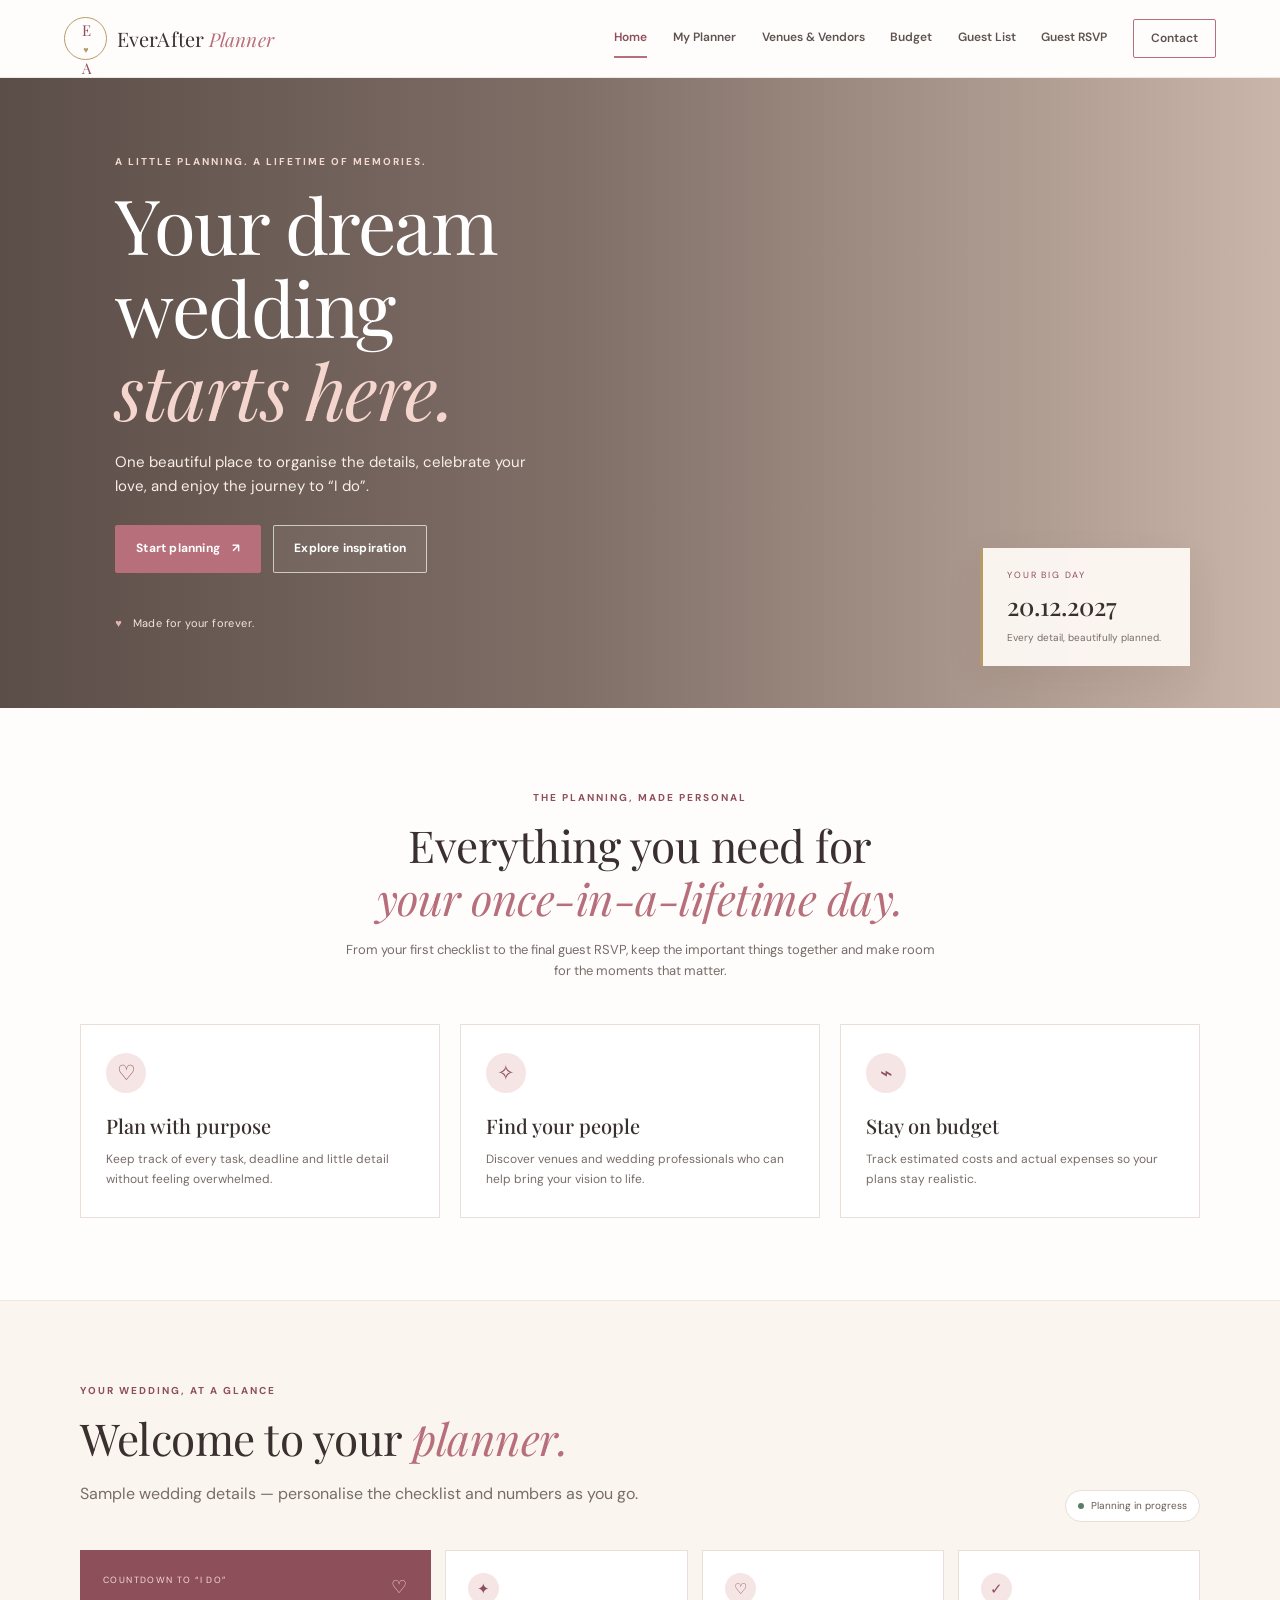
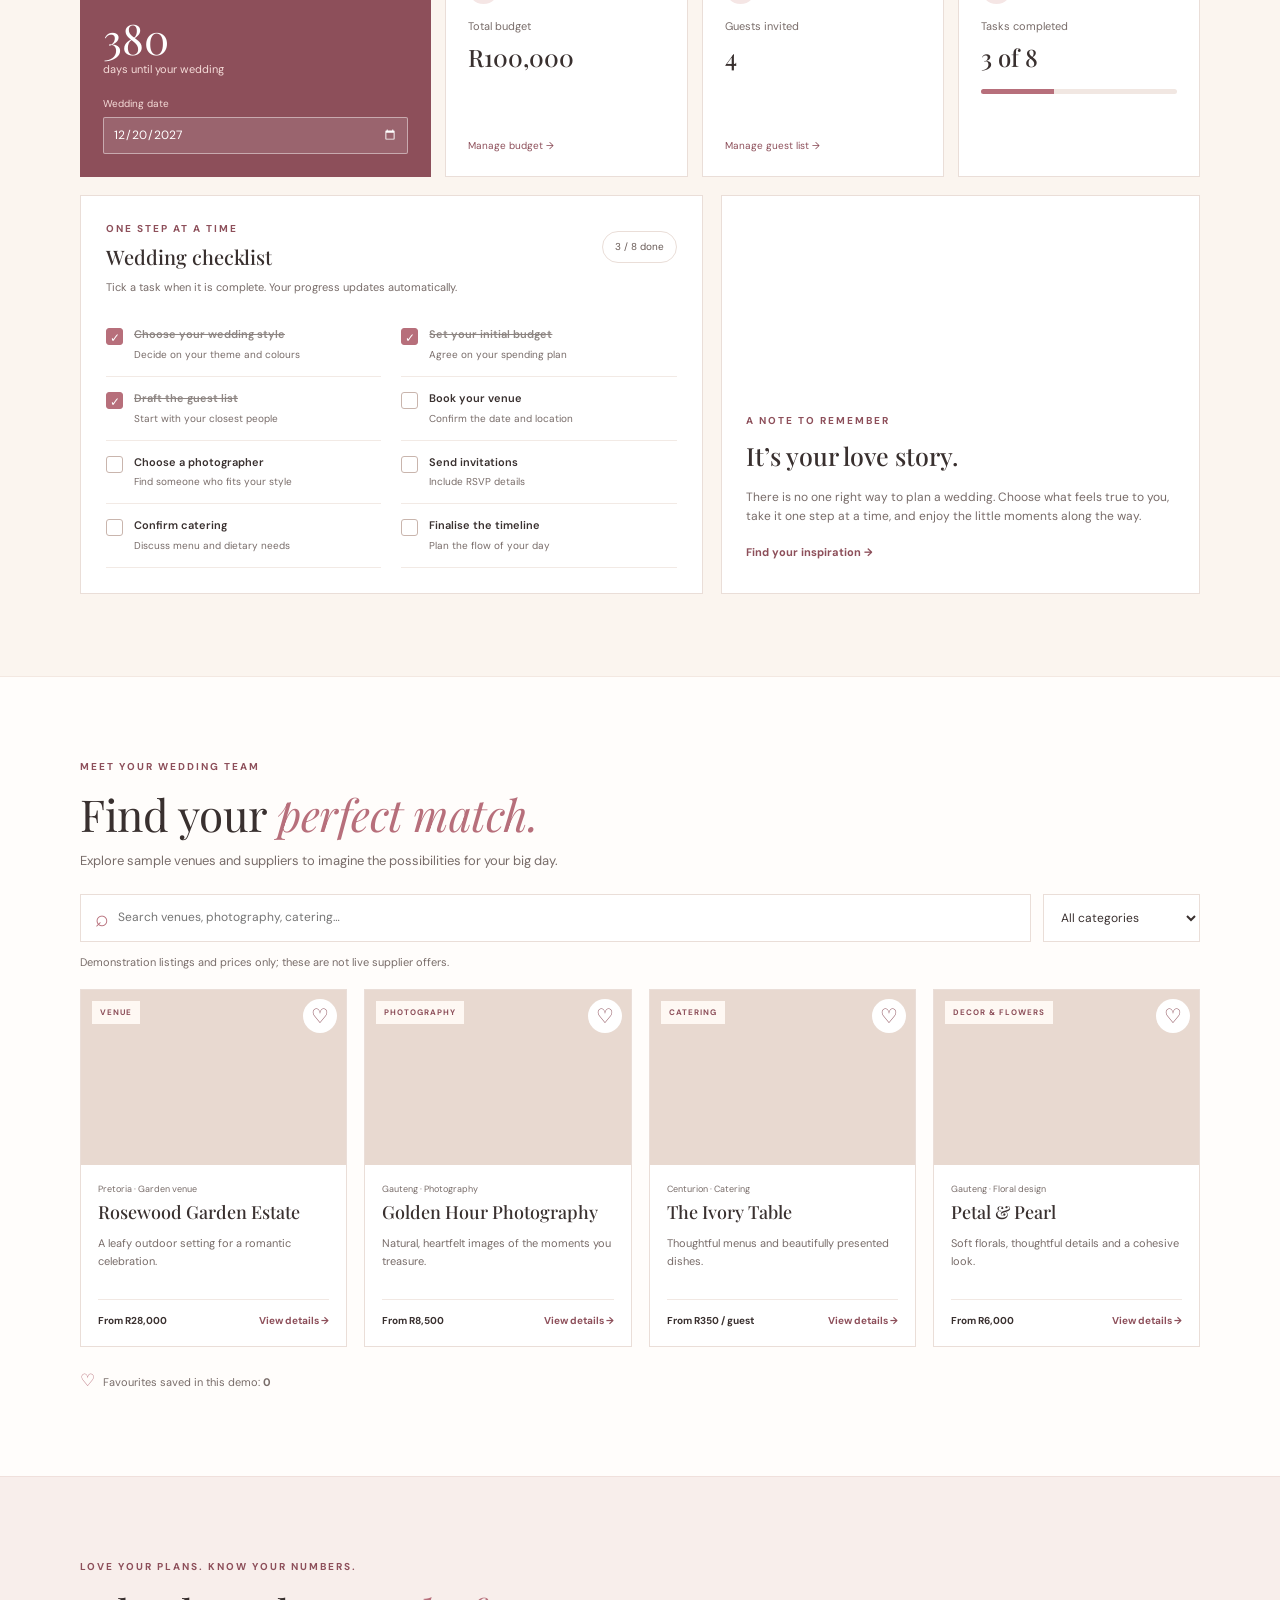
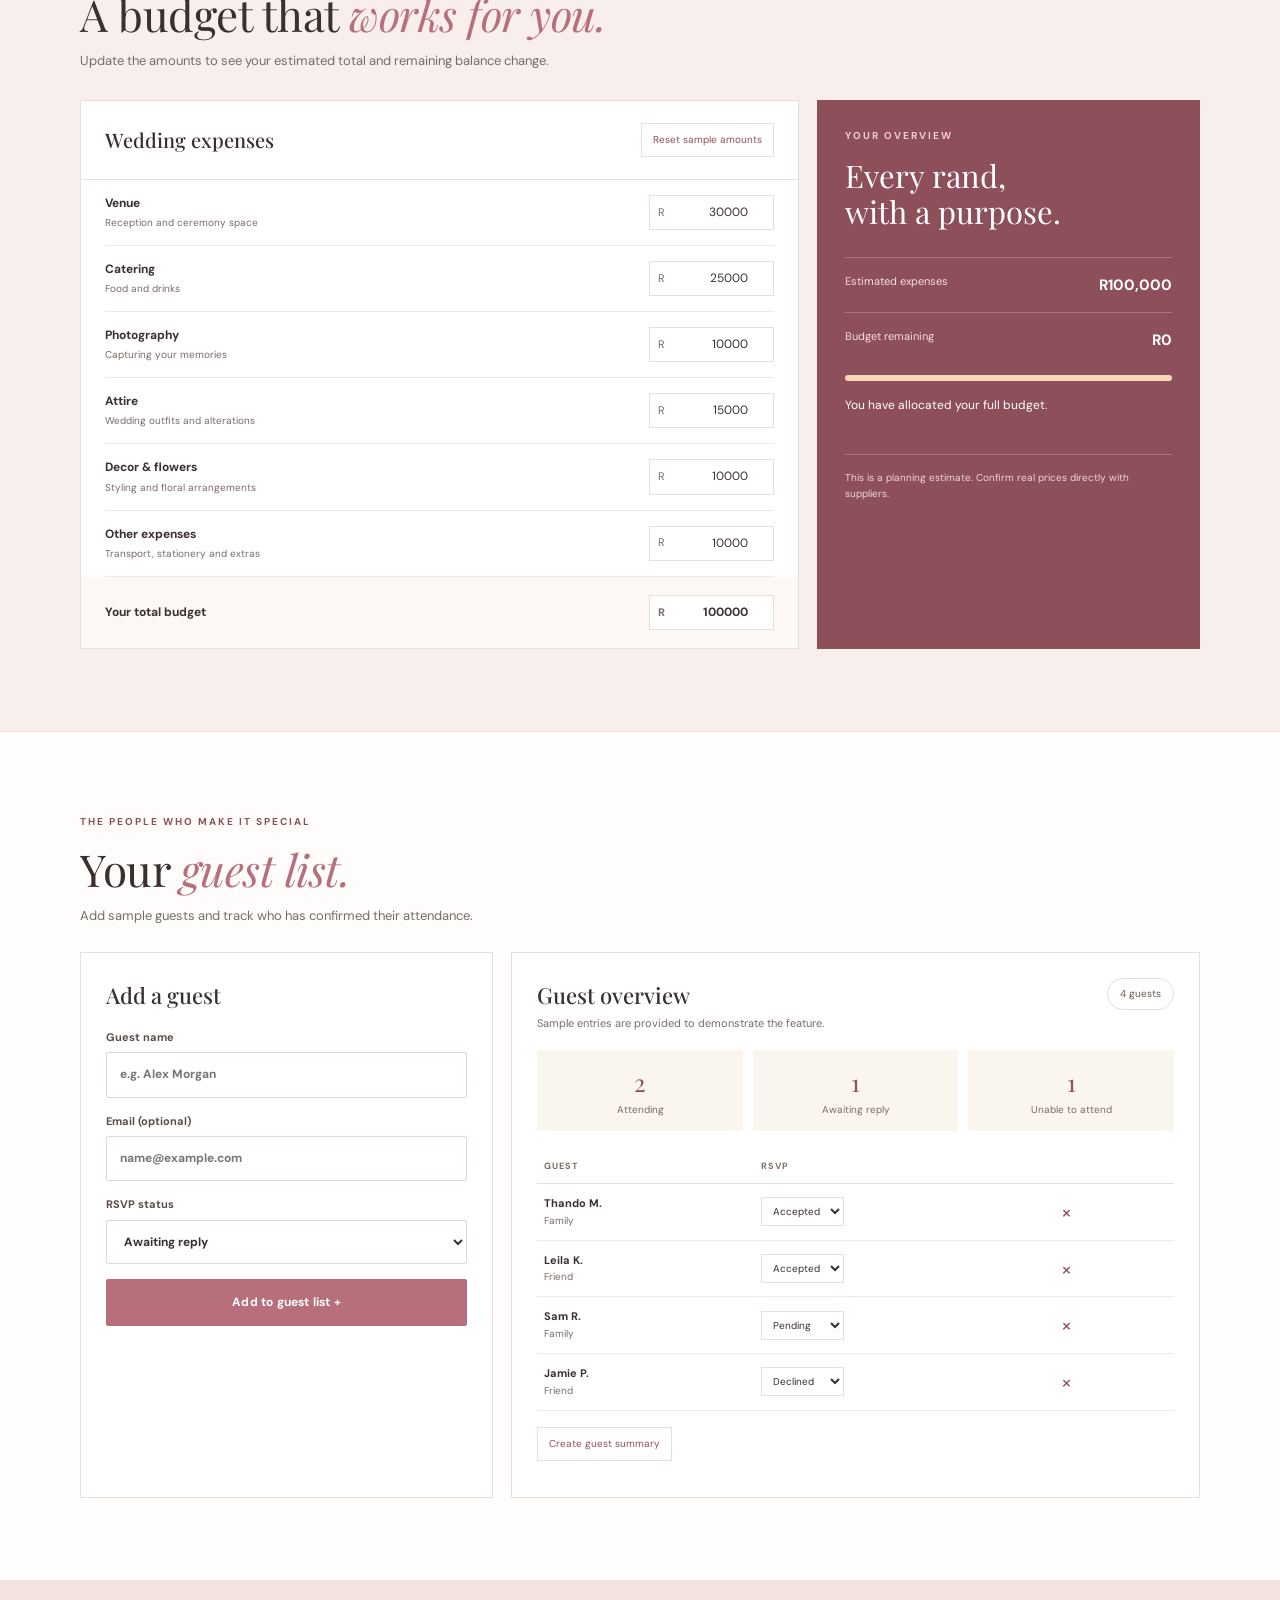
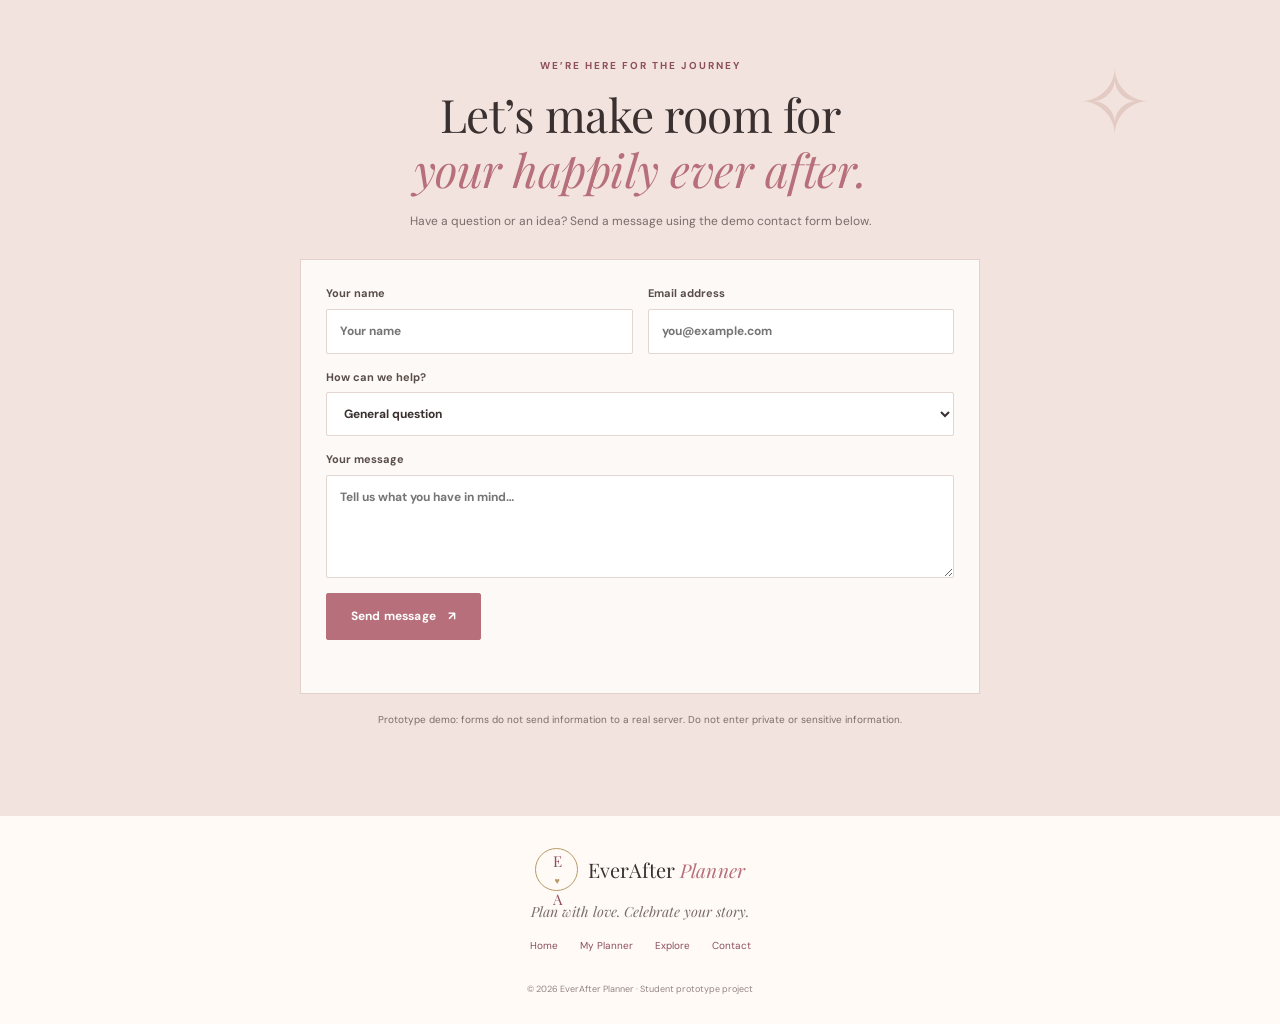
==== commit dc48676e: "Add Guest RSVP link to navigation menu" ====
--- a/index.html
+++ b/index.html
@@ -21,6 +21,7 @@
       <a href="#venues" class="nav-link">Venues & Vendors</a>
       <a href="#budget" class="nav-link">Budget</a>
       <a href="#guests" class="nav-link">Guest List</a>
+      <a href="rsvp.html" class="nav-link">Guest RSVP</a>
       <a href="#contact" class="nav-link nav-cta">Contact</a>
     </nav>
   </header>
